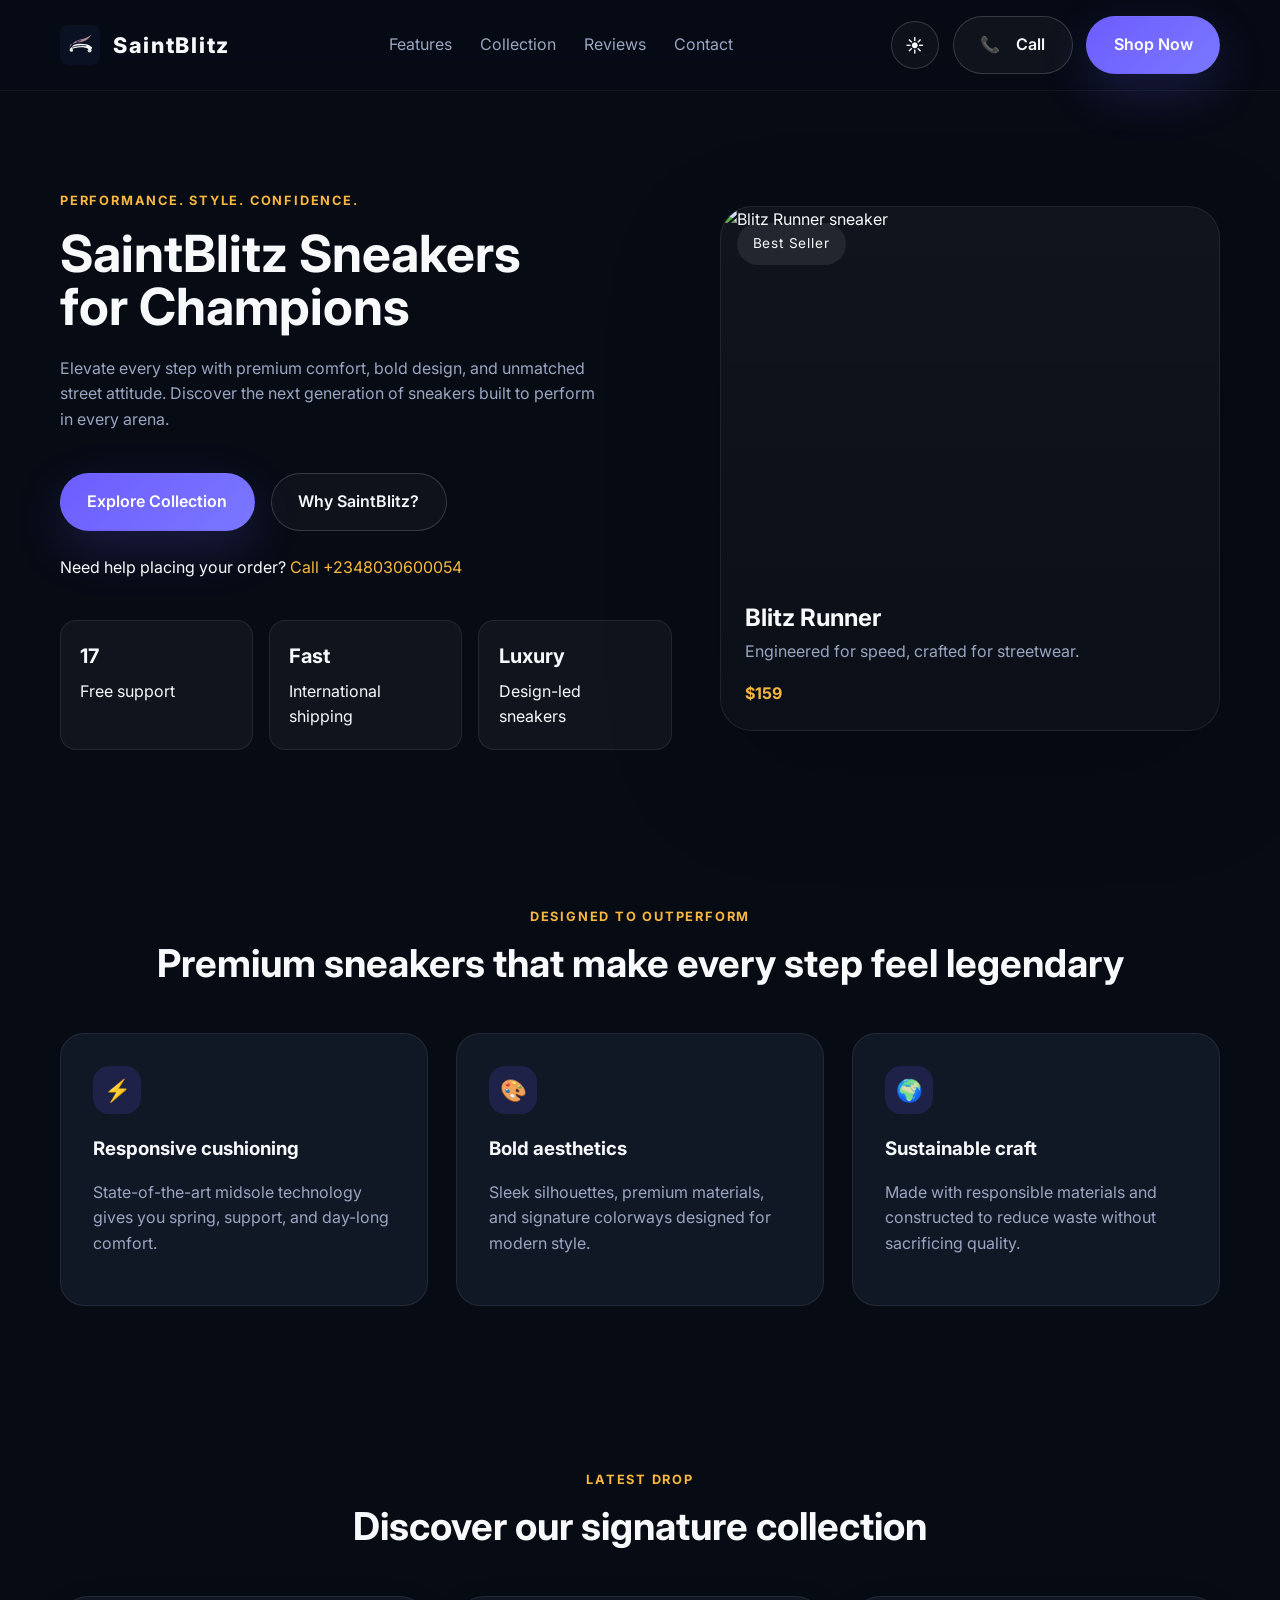
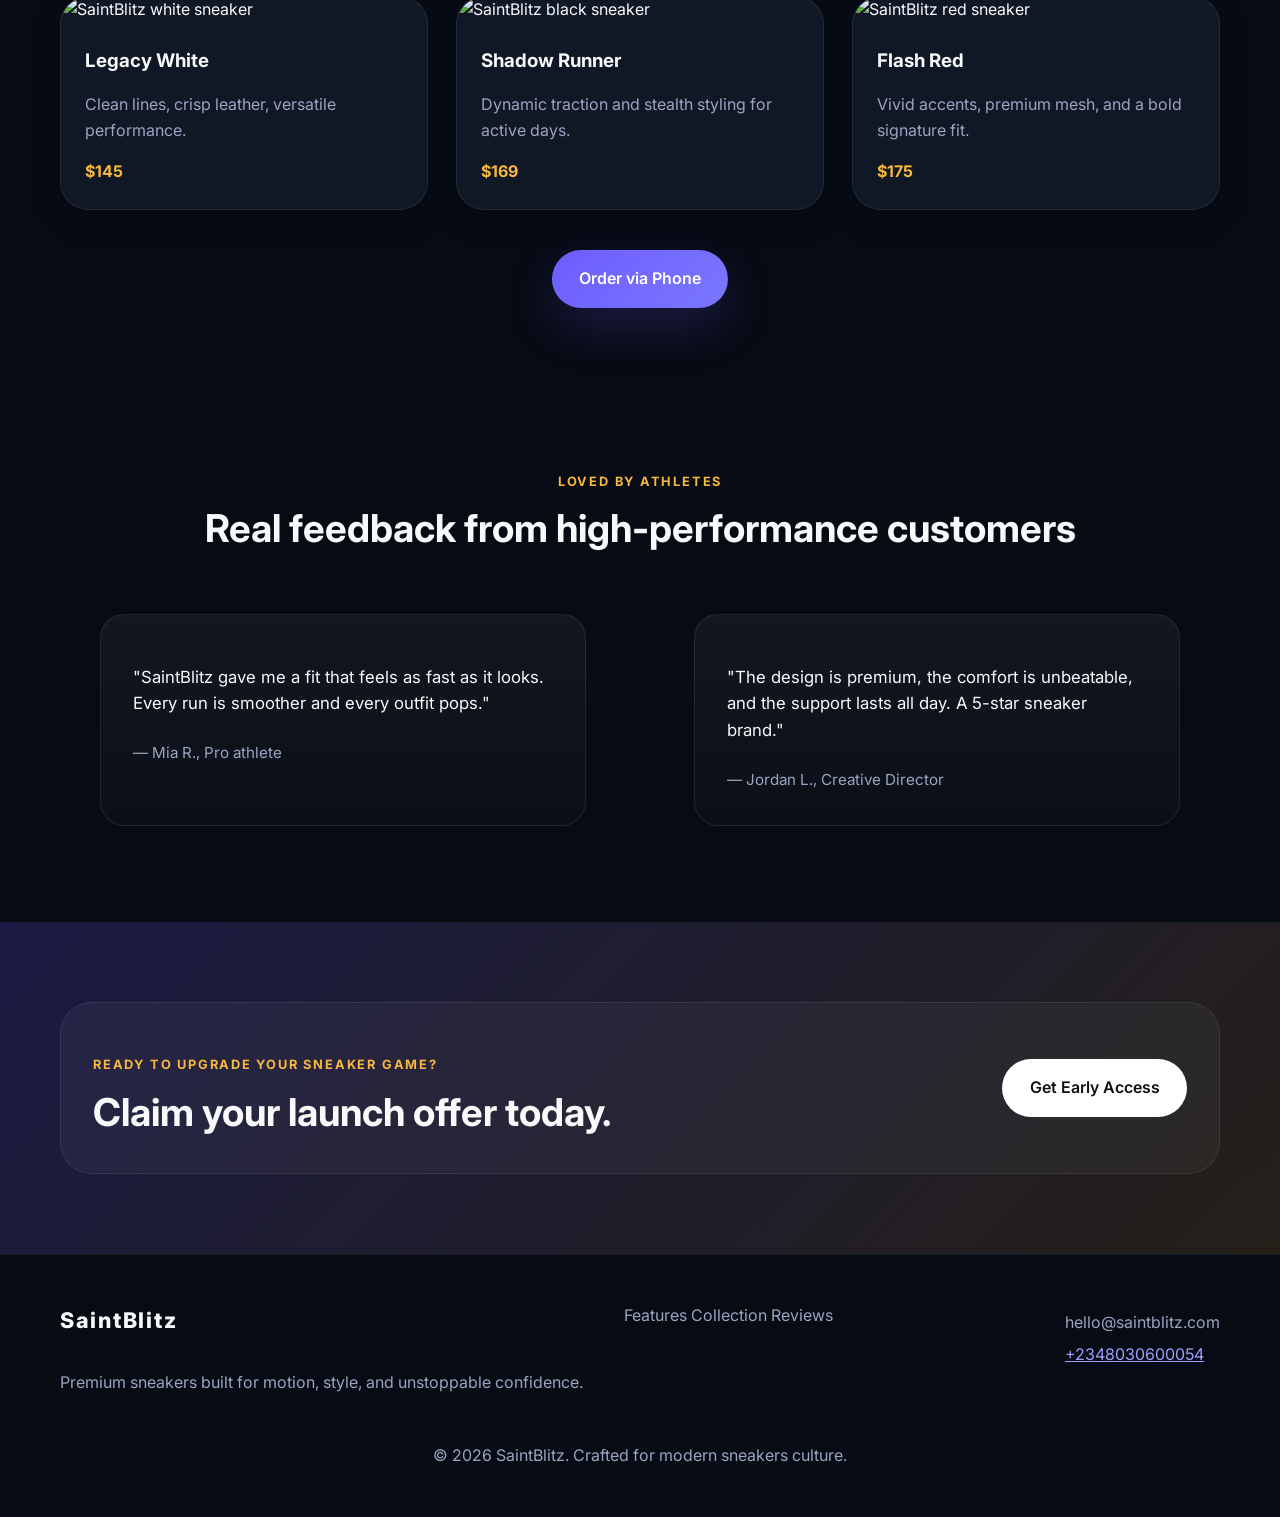
==== index.html @ 495e86ba "feat: Add initial website structure with homepage and shop page - Created index.html for the homepag" ====
<!DOCTYPE html>
<html lang="en">
<head>
  <meta charset="UTF-8" />
  <meta name="viewport" content="width=device-width, initial-scale=1.0" />
  <title>SaintBlitz | Premium Sneakers</title>
  <link rel="preconnect" href="https://fonts.googleapis.com" />
  <link rel="preconnect" href="https://fonts.gstatic.com" crossorigin />
  <link href="https://fonts.googleapis.com/css2?family=Inter:wght@400;500;600;700;800&display=swap" rel="stylesheet" />
  <link rel="stylesheet" href="styles.css" />
</head>
<body>
  <header class="site-header">
    <div class="container header-inner">
      <a href="#top" class="brand logo-link">
        <img src="logo.svg" alt="SaintBlitz logo" class="logo" />
        SaintBlitz
      </a>
      <nav class="nav-links">
        <a href="#features">Features</a>
        <a href="#collection">Collection</a>
        <a href="#testimonials">Reviews</a>
        <a href="#contact">Contact</a>
      </nav>
      <div class="header-actions">
        <button id="themeToggle" class="btn btn-ghost theme-toggle" aria-label="Toggle theme"><span class="theme-icon">☀️</span></button>
        <a href="tel:+2348030600054" class="btn btn-secondary call-button"><span class="call-icon">📞</span><span>Call</span></a>
        <a href="shop.html" class="btn btn-primary">Shop Now</a>
      </div>
      <button class="mobile-menu-button" aria-label="Open menu">☰</button>
    </div>
    <div class="mobile-nav">
      <a href="#features">Features</a>
      <a href="#collection">Collection</a>
      <a href="#testimonials">Reviews</a>
      <a href="#contact">Contact</a>
      <a href="shop.html" class="btn btn-secondary">Shop Now</a>
      <a href="tel:+2348030600054" class="btn btn-primary call-button"><span class="call-icon">📞</span><span>Call</span></a>
      <button id="mobileThemeToggle" class="btn btn-ghost theme-toggle" aria-label="Toggle theme"><span class="theme-icon">☀️</span></button>
    </div>
  </header>

  <main id="top">
    <section class="hero section-hero">
      <div class="container hero-grid">
        <div class="hero-copy">
          <span class="eyebrow">Performance. Style. Confidence.</span>
          <h1>SaintBlitz Sneakers for Champions</h1>
          <p>Elevate every step with premium comfort, bold design, and unmatched street attitude. Discover the next generation of sneakers built to perform in every arena.</p>
          <div class="hero-actions">
            <a href="shop.html" class="btn btn-primary">Explore Collection</a>
            <a href="#features" class="btn btn-ghost">Why SaintBlitz?</a>
          </div>
          <p class="hero-contact">Need help placing your order? <a href="tel:+2348030600054">Call +2348030600054</a></p>
          <div class="hero-stats">
            <div>
              <strong>24/7</strong>
              <span>Free support</span>
            </div>
            <div>
              <strong>Fast</strong>
              <span>International shipping</span>
            </div>
            <div>
              <strong>Luxury</strong>
              <span>Design-led sneakers</span>
            </div>
          </div>
        </div>
        <div class="hero-media">
          <div class="card card-highlight">
            <span class="tag">Best Seller</span>
            <img src="https://images.unsplash.com/photo-1461896836934-ffe607ba8211?auto=format&fit=crop&w=900&q=80" alt="Blitz Runner sneaker" />
            <div class="card-body">
              <h2>Blitz Runner</h2>
              <p>Engineered for speed, crafted for streetwear.</p>
              <span class="price">$159</span>
            </div>
          </div>
        </div>
      </div>
    </section>

    <section id="features" class="section section-features">
      <div class="container section-heading">
        <p class="eyebrow">Designed to outperform</p>
        <h2>Premium sneakers that make every step feel legendary</h2>
      </div>
      <div class="container feature-grid">
        <article class="feature-card">
          <div class="feature-icon">⚡</div>
          <h3>Responsive cushioning</h3>
          <p>State-of-the-art midsole technology gives you spring, support, and day-long comfort.</p>
        </article>
        <article class="feature-card">
          <div class="feature-icon">🎨</div>
          <h3>Bold aesthetics</h3>
          <p>Sleek silhouettes, premium materials, and signature colorways designed for modern style.</p>
        </article>
        <article class="feature-card">
          <div class="feature-icon">🌍</div>
          <h3>Sustainable craft</h3>
          <p>Made with responsible materials and constructed to reduce waste without sacrificing quality.</p>
        </article>
      </div>
    </section>

    <section id="collection" class="section section-collection">
      <div class="container section-heading">
        <span class="eyebrow">Latest drop</span>
        <h2>Discover our signature collection</h2>
      </div>
      <div class="container product-grid">
        <article class="product-card">
          <img src="https://images.unsplash.com/photo-1460353581641-37baddab0fa2?auto=format&fit=crop&w=900&q=80" alt="SaintBlitz white sneaker" />
          <div class="product-info">
            <h3>Legacy White</h3>
            <p>Clean lines, crisp leather, versatile performance.</p>
            <span class="price">$145</span>
          </div>
        </article>
        <article class="product-card">
          <img src="https://images.unsplash.com/photo-1542291026-7eec264c27ff?auto=format&fit=crop&w=900&q=80" alt="SaintBlitz black sneaker" />
          <div class="product-info">
            <h3>Shadow Runner</h3>
            <p>Dynamic traction and stealth styling for active days.</p>
            <span class="price">$169</span>
          </div>
        </article>
        <article class="product-card">
          <img src="https://images.unsplash.com/photo-1515886657613-9f3515b0c78f?auto=format&fit=crop&w=900&q=80" alt="SaintBlitz red sneaker" />
          <div class="product-info">
            <h3>Flash Red</h3>
            <p>Vivid accents, premium mesh, and a bold signature fit.</p>
            <span class="price">$175</span>
          </div>
        </article>
      </div>
      <div class="container collection-cta">
        <a href="tel:+2348030600054" class="btn btn-primary">Order via Phone</a>
      </div>
    </section>

    <section id="testimonials" class="section section-testimonials">
      <div class="container section-heading">
        <span class="eyebrow">Loved by athletes</span>
        <h2>Real feedback from high-performance customers</h2>
      </div>
      <div class="container testimonial-grid">
        <blockquote class="testimonial-card">
          <p>"SaintBlitz gave me a fit that feels as fast as it looks. Every run is smoother and every outfit pops."</p>
          <footer>— Mia R., Pro athlete</footer>
        </blockquote>
        <blockquote class="testimonial-card">
          <p>"The design is premium, the comfort is unbeatable, and the support lasts all day. A 5-star sneaker brand."</p>
          <footer>— Jordan L., Creative Director</footer>
        </blockquote>
      </div>
    </section>

    <section class="section section-cta banner-cta">
      <div class="container cta-banner">
        <div>
          <p class="eyebrow">Ready to upgrade your sneaker game?</p>
          <h2>Claim your launch offer today.</h2>
        </div>
        <a href="tel:+2348030600054" class="btn btn-white">Get Early Access</a>
      </div>
    </section>
  </main>

  <footer id="contact" class="site-footer">
    <div class="container footer-grid">
      <div>
        <a href="#top" class="brand footer-brand">SaintBlitz</a>
        <p>Premium sneakers built for motion, style, and unstoppable confidence.</p>
      </div>
      <div class="footer-links">
        <a href="#features">Features</a>
        <a href="#collection">Collection</a>
        <a href="#testimonials">Reviews</a>
      </div>
      <div class="footer-contact">
        <p>hello@saintblitz.com</p>
        <p><a href="tel:+2348030600054">+2348030600054</a></p>
      </div>
    </div>
    <p class="footer-note">© 2026 SaintBlitz. Crafted for modern sneakers culture.</p>
  </footer>

  <script>
    const menuButton = document.querySelector('.mobile-menu-button');
    const mobileNav = document.querySelector('.mobile-nav');
    const themeToggle = document.getElementById('themeToggle');
    const mobileThemeToggle = document.getElementById('mobileThemeToggle');
    const themeIcon = themeToggle?.querySelector('.theme-icon');
    const mobileThemeIcon = mobileThemeToggle?.querySelector('.theme-icon');

    function updateThemeButtonIcon() {
      const icon = document.body.classList.contains('light-mode') ? '🌙' : '☀️';
      if (themeIcon) themeIcon.textContent = icon;
      if (mobileThemeIcon) mobileThemeIcon.textContent = icon;
    }

    function setTheme(mode) {
      if (mode === 'light') {
        document.body.classList.add('light-mode');
      } else {
        document.body.classList.remove('light-mode');
      }
      localStorage.setItem('saintblitzTheme', mode);
      updateThemeButtonIcon();
    }

    const storedTheme = localStorage.getItem('saintblitzTheme');
    if (storedTheme === 'light') {
      setTheme('light');
    } else {
      setTheme('dark');
    }

    if (themeToggle) {
      themeToggle.addEventListener('click', () => {
        const mode = document.body.classList.contains('light-mode') ? 'dark' : 'light';
        setTheme(mode);
      });
    }

    if (mobileThemeToggle) {
      mobileThemeToggle.addEventListener('click', () => {
        const mode = document.body.classList.contains('light-mode') ? 'dark' : 'light';
        setTheme(mode);
      });
    }

    menuButton.addEventListener('click', () => {
      mobileNav.classList.toggle('active');
    });

    // Scroll Reveal Animations
    const observerOptions = {
      threshold: 0.1,
      rootMargin: '0px 0px -50px 0px'
    };

    const observer = new IntersectionObserver(function(entries) {
      entries.forEach(entry => {
        if (entry.isIntersecting) {
          entry.target.style.opacity = '1';
          entry.target.style.transform = 'translateY(0)';
        }
      });
    }, observerOptions);

    // Observe product cards, feature cards, and testimonials
    document.querySelectorAll('.product-card, .feature-card, .testimonial-card').forEach(el => {
      el.style.opacity = '0';
      el.style.transform = 'translateY(20px)';
      el.style.transition = 'opacity 0.6s ease, transform 0.6s ease';
      observer.observe(el);
    });

    // Product Card Hover Effect
    document.querySelectorAll('.product-card').forEach(card => {
      card.addEventListener('mouseenter', function() {
        this.style.transform = 'translateY(-8px) scale(1.02)';
        this.style.boxShadow = '0 20px 60px rgba(109, 93, 255, 0.25)';
        this.style.transition = 'all 0.3s ease';
      });

      card.addEventListener('mouseleave', function() {
        this.style.transform = 'translateY(0) scale(1)';
        this.style.boxShadow = 'none';
      });
    });

    // Counter Animation for Stats
    const statsElement = document.querySelector('.hero-stats');
    let hasAnimated = false;

    const statsObserver = new IntersectionObserver(function(entries) {
      entries.forEach(entry => {
        if (entry.isIntersecting && !hasAnimated) {
          hasAnimated = true;
          document.querySelectorAll('.hero-stats strong').forEach(stat => {
            const value = parseInt(stat.textContent);
            if (!isNaN(value)) {
              animateCounter(stat, 0, value, 2000);
            }
          });
        }
      });
    }, { threshold: 0.5 });

    if (statsElement) statsObserver.observe(statsElement);

    function animateCounter(element, start, end, duration) {
      const range = end - start;
      const increment = range / (duration / 16);
      let current = start;

      const counter = setInterval(() => {
        current += increment;
        if (current >= end) {
          element.textContent = end;
          clearInterval(counter);
        } else {
          element.textContent = Math.floor(current);
        }
      }, 16);
    }

    // Smooth Scroll Behavior
    document.querySelectorAll('a[href^="#"]').forEach(anchor => {
      anchor.addEventListener('click', function(e) {
        const href = this.getAttribute('href');
        if (href !== '#' && document.querySelector(href)) {
          e.preventDefault();
          document.querySelector(href).scrollIntoView({
            behavior: 'smooth'
          });
        }
      });
    });

    // Parallax Effect on Hero
    const heroSection = document.querySelector('.hero-media');
    if (heroSection) {
      window.addEventListener('scroll', () => {
        const scrollPosition = window.scrollY;
        heroSection.style.transform = `translateY(${scrollPosition * 0.3}px)`;
      });
    }

    // Add fade-in to sections on page load
    document.querySelectorAll('.section').forEach((section, index) => {
      section.style.opacity = '0';
      section.style.animation = `fadeInUp 0.8s ease ${index * 0.1}s forwards`;
    });
  </script>
  <style>
    @keyframes fadeInUp {
      from {
        opacity: 0;
        transform: translateY(30px);
      }
      to {
        opacity: 1;
        transform: translateY(0);
      }
    }

    .product-card {
      box-shadow: 0 10px 30px rgba(0, 0, 0, 0.2);
      transition: all 0.3s cubic-bezier(0.34, 1.56, 0.64, 1);
    }

    .product-card:hover {
      box-shadow: 0 20px 60px rgba(109, 93, 255, 0.3);
    }
  </style>
</body>
</html>
---- styles.css ----
:root {
  color-scheme: dark;
  font-family: 'Inter', sans-serif;
  font-size: 16px;
  line-height: 1.6;
  color: #f8f9fb;
  background: #070b14;
  --bg: #070b14;
  --surface: rgba(18, 26, 41, 0.9);
  --surface-strong: rgba(16, 24, 43, 0.96);
  --primary: #6d5dff;
  --primary-soft: rgba(109,93,255,0.18);
  --accent: #f8b73f;
  --muted: #9aa5c1;
  --white: #f8f9fb;
  --border: rgba(255,255,255,0.08);
}

* {
  box-sizing: border-box;
}

html, body {
  margin: 0;
  min-height: 100%;
}

body {
  background: var(--bg);
  color: var(--white);
  transition: background 0.35s ease, color 0.35s ease;
}

body.light-mode {
  --bg: radial-gradient(circle at top right, rgba(255, 255, 255, 0.88), transparent 22%),
    radial-gradient(circle at bottom left, rgba(255, 214, 136, 0.18), transparent 20%),
    linear-gradient(180deg, #f8fbff 0%, #e9eff8 100%);
  --surface: rgba(255, 255, 255, 0.92);
  --surface-strong: rgba(255, 255, 255, 0.98);
  --primary: #4f46e5;
  --primary-soft: rgba(93, 67, 255, 0.16);
  --accent: #f97316;
  --muted: #475569;
  --white: #0f172a;
  --border: rgba(15, 23, 42, 0.12);
}

img {
  max-width: 100%;
  display: block;
}

button, a {
  font: inherit;
}

.container {
  width: min(1160px, calc(100% - 2rem));
  margin: 0 auto;
}

.site-header {
  position: sticky;
  top: 0;
  z-index: 50;
  backdrop-filter: blur(16px);
  background: rgba(7, 11, 20, 0.85);
  border-bottom: 1px solid rgba(255,255,255,0.05);
}

body.light-mode .site-header {
  background: rgba(255,255,255,0.92);
  border-bottom-color: rgba(15,23,42,0.08);
}

.header-inner {
  display: flex;
  align-items: center;
  justify-content: space-between;
  gap: 1rem;
  padding: 1rem 0;
}

.brand {
  font-size: 1.35rem;
  font-weight: 800;
  letter-spacing: 0.08em;
  color: var(--white);
  text-decoration: none;
}

.logo-link {
  display: inline-flex;
  align-items: center;
  gap: 0.8rem;
}

.logo {
  width: 2.5rem;
  height: auto;
}

.header-actions {
  display: flex;
  align-items: center;
  gap: 0.85rem;
}

.nav-links {
  display: flex;
  gap: 1.75rem;
}

.nav-links a,
.footer-links a {
  color: var(--muted);
  text-decoration: none;
  transition: color 0.2s ease;
}

.nav-links a:hover,
.footer-links a:hover {
  color: var(--white);
}

.btn {
  display: inline-flex;
  align-items: center;
  justify-content: center;
  gap: 0.5rem;
  padding: 0.95rem 1.65rem;
  border-radius: 999px;
  border: 1px solid transparent;
  text-decoration: none;
  font-weight: 600;
  transition: transform 0.2s ease, box-shadow 0.2s ease, background-color 0.2s ease;
}

.btn:hover {
  transform: translateY(-1px);
}

.btn-primary {
  background: linear-gradient(135deg, var(--primary), #7a77ff);
  color: #fff;
  box-shadow: 0 18px 50px rgba(109, 93, 255, 0.2);
}

.btn-ghost {
  color: var(--white);
  border-color: rgba(255,255,255,0.16);
  background: rgba(255,255,255,0.03);
}

body.light-mode .btn-ghost {
  color: var(--white);
  border-color: rgba(15,23,42,0.14);
  background: rgba(15,23,42,0.05);
}

.theme-toggle {
  width: 3rem;
  height: 3rem;
  padding: 0;
  min-width: 3rem;
  justify-content: center;
}

.theme-icon {
  font-size: 1.15rem;
  line-height: 1;
}

.call-icon {
  margin-right: 0.5rem;
}

.btn-secondary {
  color: var(--white);
  border-color: rgba(255,255,255,0.16);
  background: rgba(255,255,255,0.04);
}

.btn-white {
  color: #111;
  background: #ffffff;
}

.mobile-menu-button {
  display: none;
  background: transparent;
  color: var(--white);
  border: none;
  font-size: 1.5rem;
  cursor: pointer;
}

.mobile-nav {
  display: none;
  flex-direction: column;
  gap: 1rem;
  padding: 1rem 0 1.5rem;
}

.mobile-nav.active {
  display: flex;
}

.section {
  padding: 5rem 0;
}

.section-hero {
  padding: 6rem 0 4rem;
}

.hero-grid {
  display: grid;
  grid-template-columns: 1.1fr 0.9fr;
  gap: 3rem;
  align-items: center;
}

.eyebrow {
  display: inline-flex;
  margin-bottom: 1rem;
  color: var(--accent);
  font-weight: 700;
  text-transform: uppercase;
  letter-spacing: 0.14em;
  font-size: 0.8rem;
}

h1, h2, h3 {
  margin: 0;
}

h1 {
  font-size: clamp(2.6rem, 4vw, 4.2rem);
  line-height: 1.02;
  max-width: 14ch;
}

h2 {
  font-size: clamp(2rem, 3vw, 3rem);
  line-height: 1.08;
}

p {
  color: var(--muted);
}

.hero-copy p {
  max-width: 34rem;
  margin: 1.5rem 0 2.5rem;
}

.hero-actions {
  display: flex;
  flex-wrap: wrap;
  gap: 1rem;
}

.hero-contact {
  margin: 1.5rem 0 0;
  color: var(--white);
}

.hero-contact a {
  color: var(--accent);
  text-decoration: none;
}

.hero-contact a:hover {
  text-decoration: underline;
}

.hero-stats {
  display: grid;
  grid-template-columns: repeat(3, minmax(0, 1fr));
  gap: 1rem;
  margin-top: 2.5rem;
}

.hero-stats div {
  background: rgba(255, 255, 255, 0.04);
  border: 1px solid rgba(255,255,255,0.08);
  padding: 1.2rem;
  border-radius: 1rem;
}

.hero-stats strong {
  display: block;
  font-size: 1.25rem;
  margin-bottom: 0.4rem;
  color: var(--white);
}

.hero-media {
  display: grid;
  place-items: center;
}

.card-highlight {
  position: relative;
  width: 100%;
  max-width: 520px;
  border: 1px solid rgba(255,255,255,0.08);
  border-radius: 2rem;
  overflow: hidden;
  background: linear-gradient(180deg, rgba(255,255,255,0.04), rgba(255,255,255,0.02));
  box-shadow: 0 40px 120px rgba(0,0,0,0.2);
}

.tag {
  position: absolute;
  top: 1rem;
  left: 1rem;
  padding: 0.65rem 1rem;
  border-radius: 999px;
  background: rgba(255,255,255,0.08);
  color: var(--white);
  font-size: 0.85rem;
  letter-spacing: 0.06em;
}

.card-highlight img {
  width: 100%;
  aspect-ratio: 4 / 3;
  object-fit: cover;
}

.card-body {
  padding: 1.5rem;
}

.card-body h2 {
  font-size: 1.5rem;
  margin-bottom: 0.55rem;
}

.card-body p {
  margin: 0 0 1rem;
}

.price {
  display: inline-flex;
  color: var(--accent);
  font-weight: 700;
}

.section-heading {
  text-align: center;
  margin-bottom: 3rem;
}

.feature-grid,
.product-grid,
.testimonial-grid {
  display: grid;
  gap: 1.75rem;
}

.feature-grid {
  grid-template-columns: repeat(3, minmax(0, 1fr));
}

.feature-card {
  padding: 2rem;
  border: 1px solid rgba(255,255,255,0.08);
  border-radius: 1.5rem;
  background: var(--surface);
  transition: all 0.3s ease;
}

.feature-card:hover {
  border-color: rgba(255,255,255,0.16);
  background: rgba(109, 93, 255, 0.08);
  transform: translateY(-4px);
  box-shadow: 0 12px 40px rgba(109, 93, 255, 0.15);
}

.feature-icon {
  width: 3rem;
  height: 3rem;
  display: grid;
  place-items: center;
  margin-bottom: 1.25rem;
  background: rgba(109, 93, 255, 0.16);
  border-radius: 1rem;
  font-size: 1.35rem;
}

.product-grid {
  grid-template-columns: repeat(3, minmax(0, 1fr));
}

.product-card {
  border-radius: 1.75rem;
  overflow: hidden;
  background: var(--surface);
  border: 1px solid rgba(255,255,255,0.08);
  transition: all 0.3s cubic-bezier(0.34, 1.56, 0.64, 1);
}

.product-card img {
  transition: transform 0.4s ease;
}

.product-card:hover img {
  transform: scale(1.08);
}

.product-info {
  padding: 1.5rem;
}

.collection-cta {
  text-align: center;
  margin-top: 2.5rem;
}

.testimonial-grid {
  grid-template-columns: repeat(2, minmax(0, 1fr));
}

.testimonial-card {
  padding: 2rem;
  border-radius: 1.5rem;
  background: linear-gradient(180deg, rgba(255,255,255,0.05), rgba(255,255,255,0.02));
  border: 1px solid rgba(255,255,255,0.08);
  transition: all 0.3s ease;
}

.testimonial-card:hover {
  border-color: rgba(255,255,255,0.16);
  transform: translateY(-4px);
  box-shadow: 0 12px 40px rgba(109, 93, 255, 0.12);
}

.testimonial-card p {
  font-size: 1.05rem;
  margin-bottom: 1.5rem;
  color: var(--white);
}

.testimonial-card footer {
  font-size: 0.95rem;
  color: var(--muted);
}

.banner-cta {
  background: linear-gradient(135deg, rgba(109, 93, 255, 0.2), rgba(248, 183, 63, 0.12));
}

.cta-banner {
  display: flex;
  align-items: center;
  justify-content: space-between;
  gap: 1rem;
  padding: 2.5rem 2rem;
  border-radius: 2rem;
  background: rgba(255,255,255,0.04);
  border: 1px solid rgba(255,255,255,0.08);
}

.site-footer {
  border-top: 1px solid rgba(255,255,255,0.08);
  padding: 3rem 0 2rem;
}

.footer-grid {
  display: grid;
  grid-template-columns: 1.3fr 1fr auto;
  gap: 2rem;
  align-items: start;
}

.footer-brand {
  margin-bottom: 1rem;
  display: inline-block;
}

.footer-contact p {
  margin: 0.4rem 0;
  color: var(--muted);
}

.footer-note {
  margin-top: 2rem;
  color: var(--muted);
  text-align: center;
}

@media (max-width: 900px) {
  .hero-grid,
  .feature-grid,
  .product-grid,
  .testimonial-grid,
  .footer-grid {
    grid-template-columns: 1fr;
  }

  .hero-copy {
    text-align: center;
  }

  .hero-actions {
    justify-content: center;
  }

  .hero-stats {
    grid-template-columns: 1fr;
  }
}

@media (max-width: 720px) {
  .header-inner {
    flex-wrap: wrap;
  }

  .nav-links {
    display: none;
  }

  .mobile-menu-button {
    display: inline-flex;
  }

  .mobile-nav {
    display: none;
    padding: 1rem 0 1.25rem;
  }

  .mobile-nav.active {
    display: flex;
  }

  .cta-banner {
    flex-direction: column;
    text-align: center;
  }
}
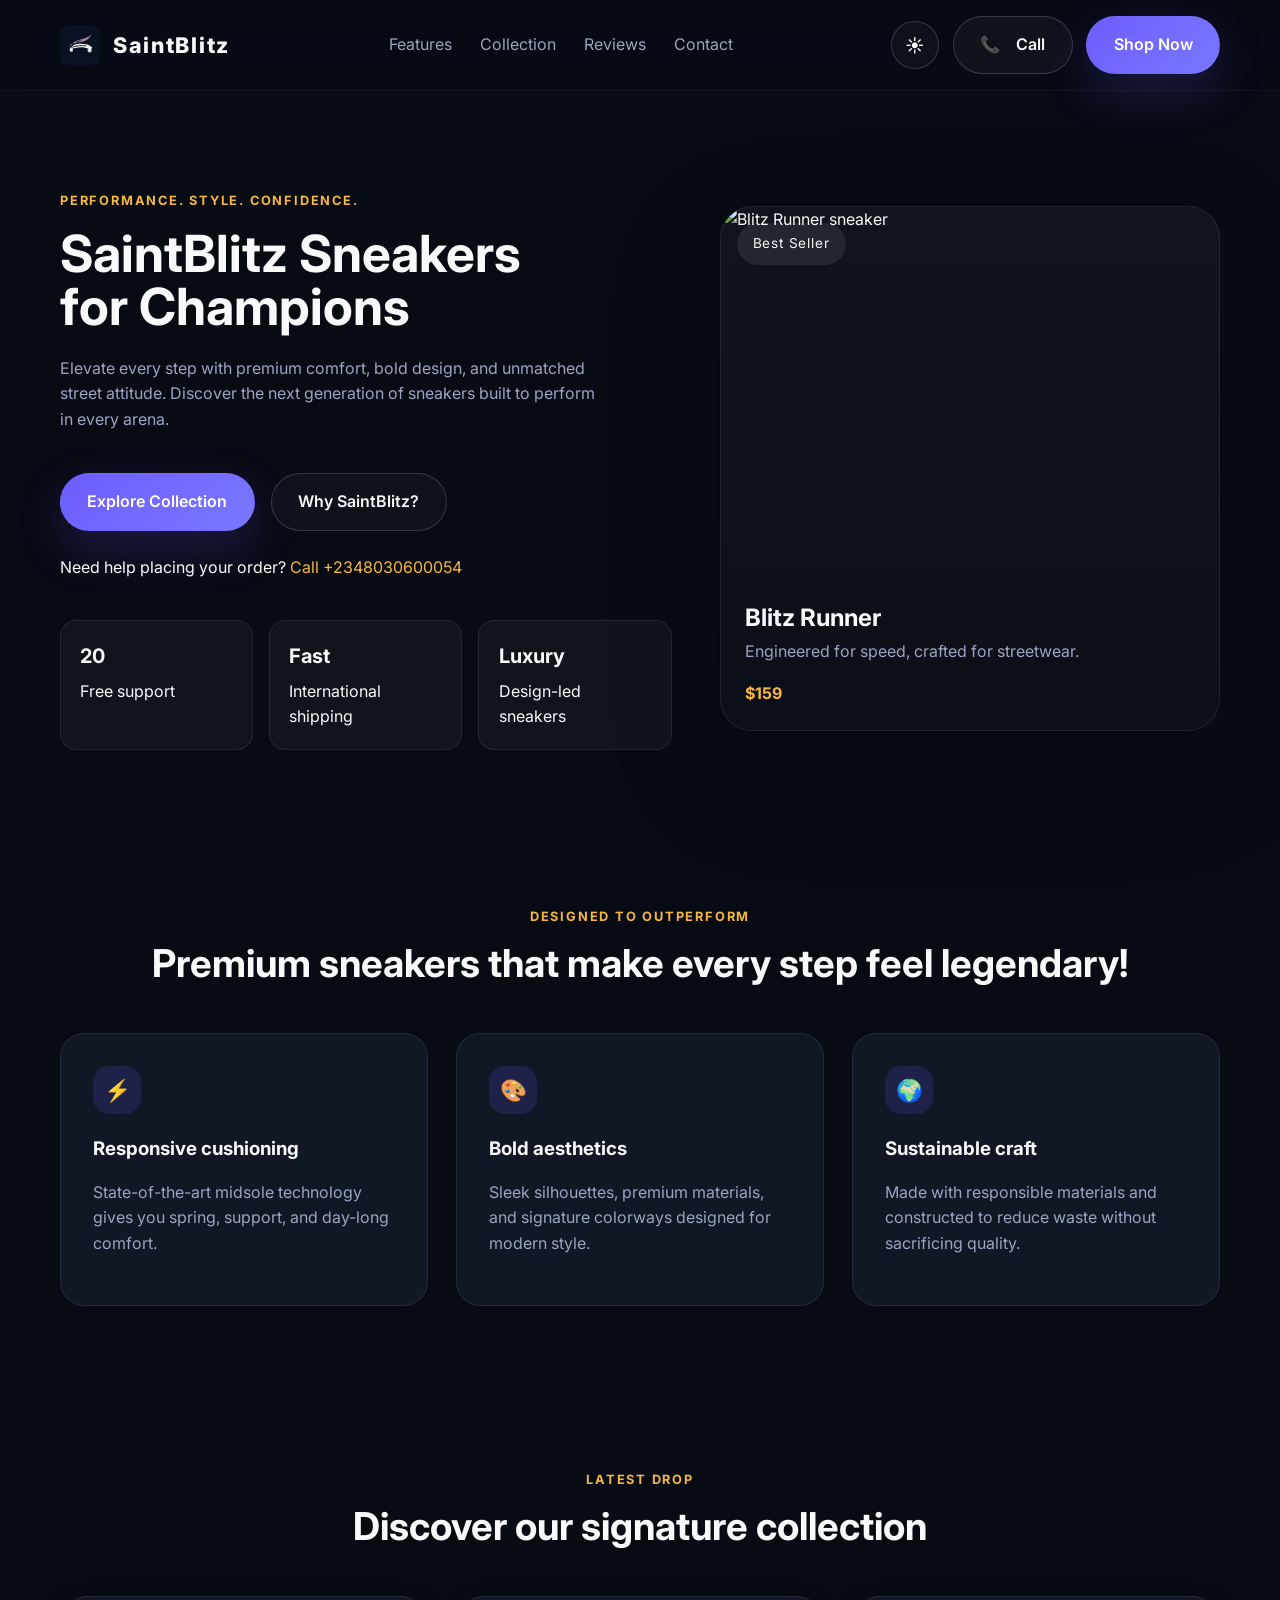
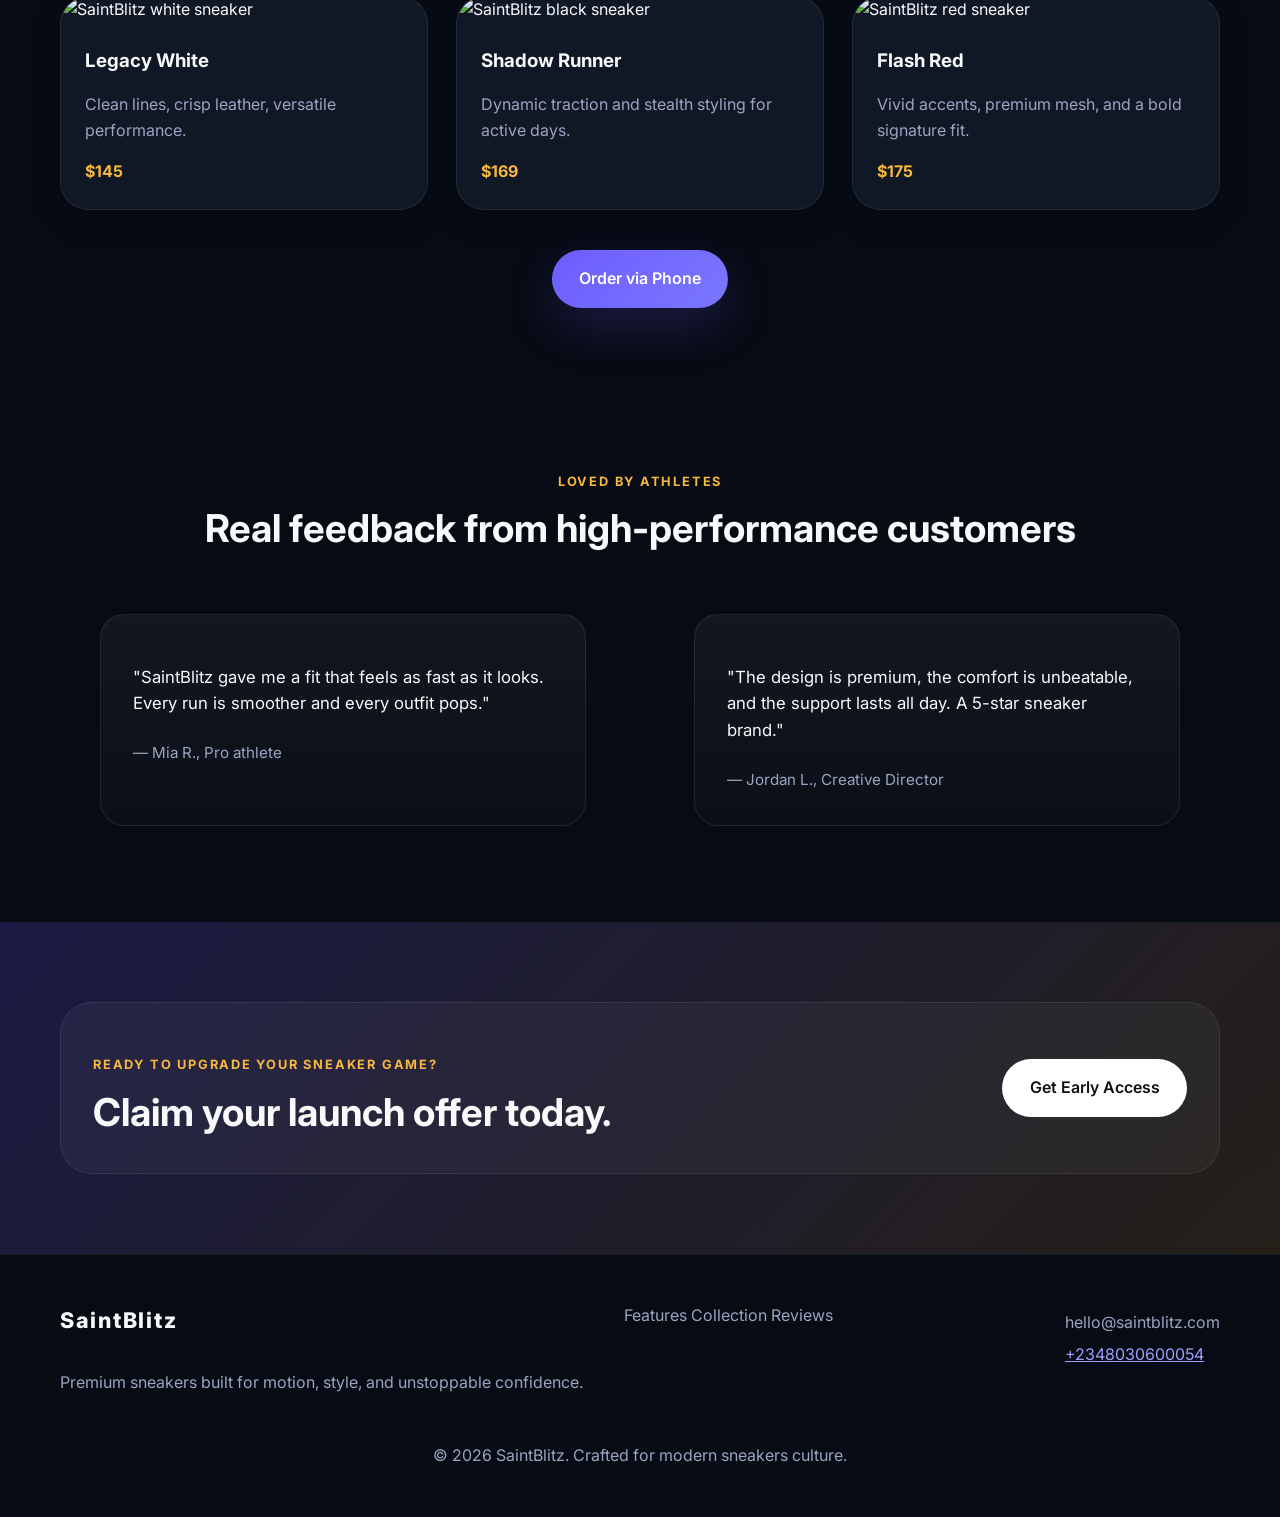
==== commit 91aee8f8: "fix: Add exclamation mark to the features section heading for emphasis" ====
--- a/index.html
+++ b/index.html
@@ -84,7 +84,7 @@
     <section id="features" class="section section-features">
       <div class="container section-heading">
         <p class="eyebrow">Designed to outperform</p>
-        <h2>Premium sneakers that make every step feel legendary</h2>
+        <h2>Premium sneakers that make every step feel legendary!</h2>
       </div>
       <div class="container feature-grid">
         <article class="feature-card">
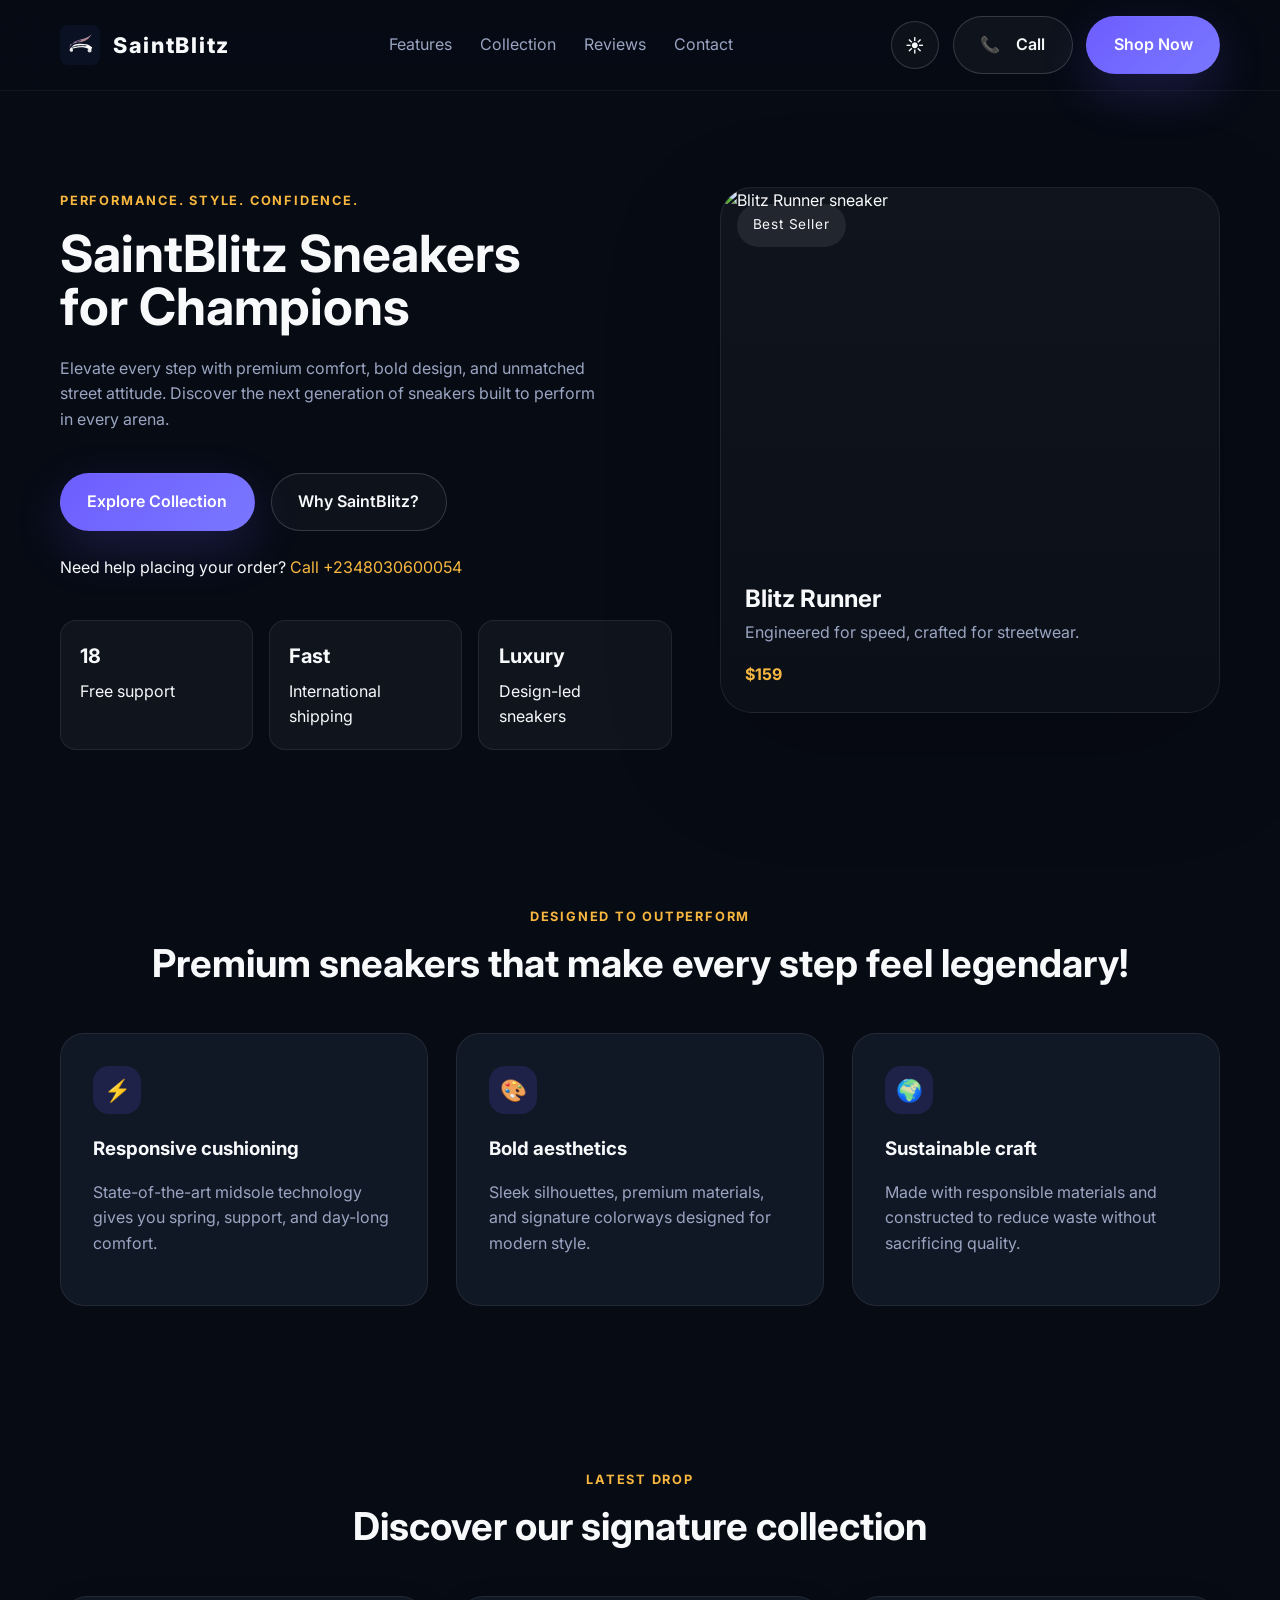
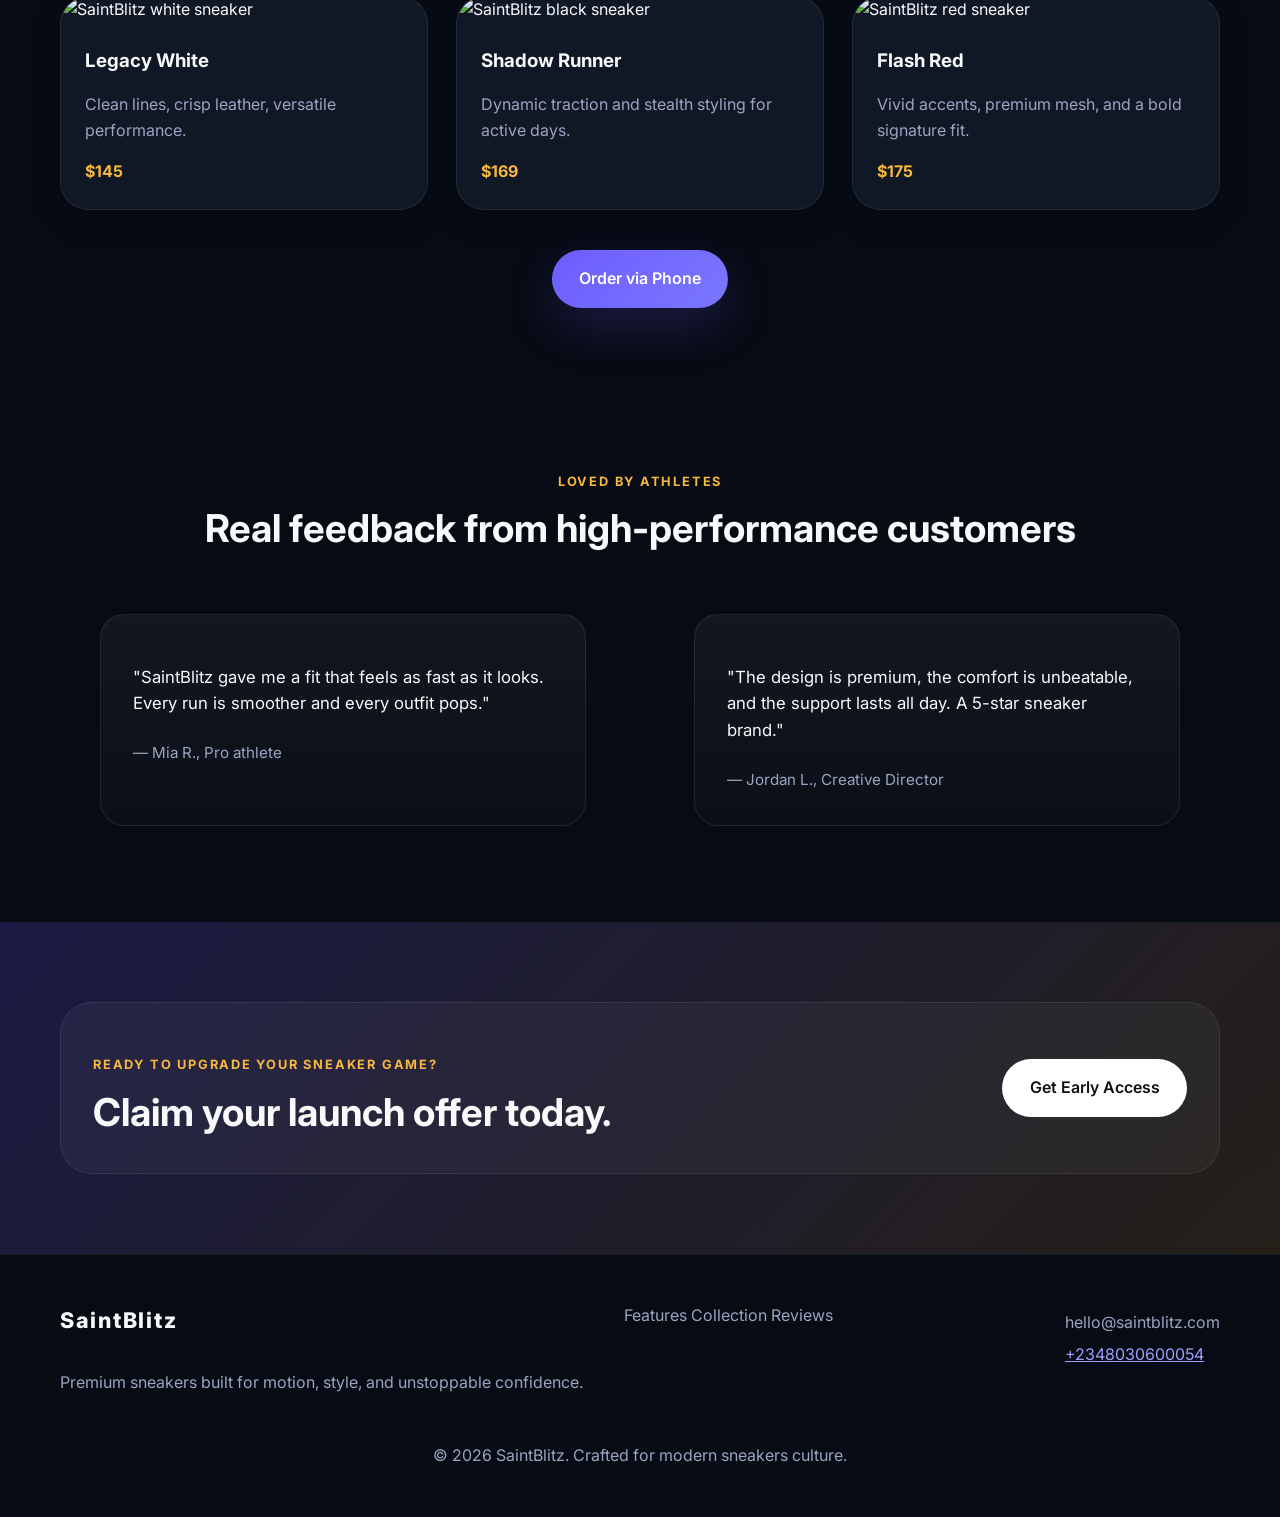
==== commit 740e715d: "fix: Update hero section behavior to keep it static and adjust button alignment in light mode Co-aut" ====
--- a/index.html
+++ b/index.html
@@ -323,13 +323,10 @@
       });
     });
 
-    // Parallax Effect on Hero
+    // Keep hero section static
     const heroSection = document.querySelector('.hero-media');
     if (heroSection) {
-      window.addEventListener('scroll', () => {
-        const scrollPosition = window.scrollY;
-        heroSection.style.transform = `translateY(${scrollPosition * 0.3}px)`;
-      });
+      heroSection.style.transform = 'none';
     }
 
     // Add fade-in to sections on page load
--- a/styles.css
+++ b/styles.css
@@ -218,7 +218,7 @@
   display: grid;
   grid-template-columns: 1.1fr 0.9fr;
   gap: 3rem;
-  align-items: center;
+  align-items: start;
 }
 
 .eyebrow {
